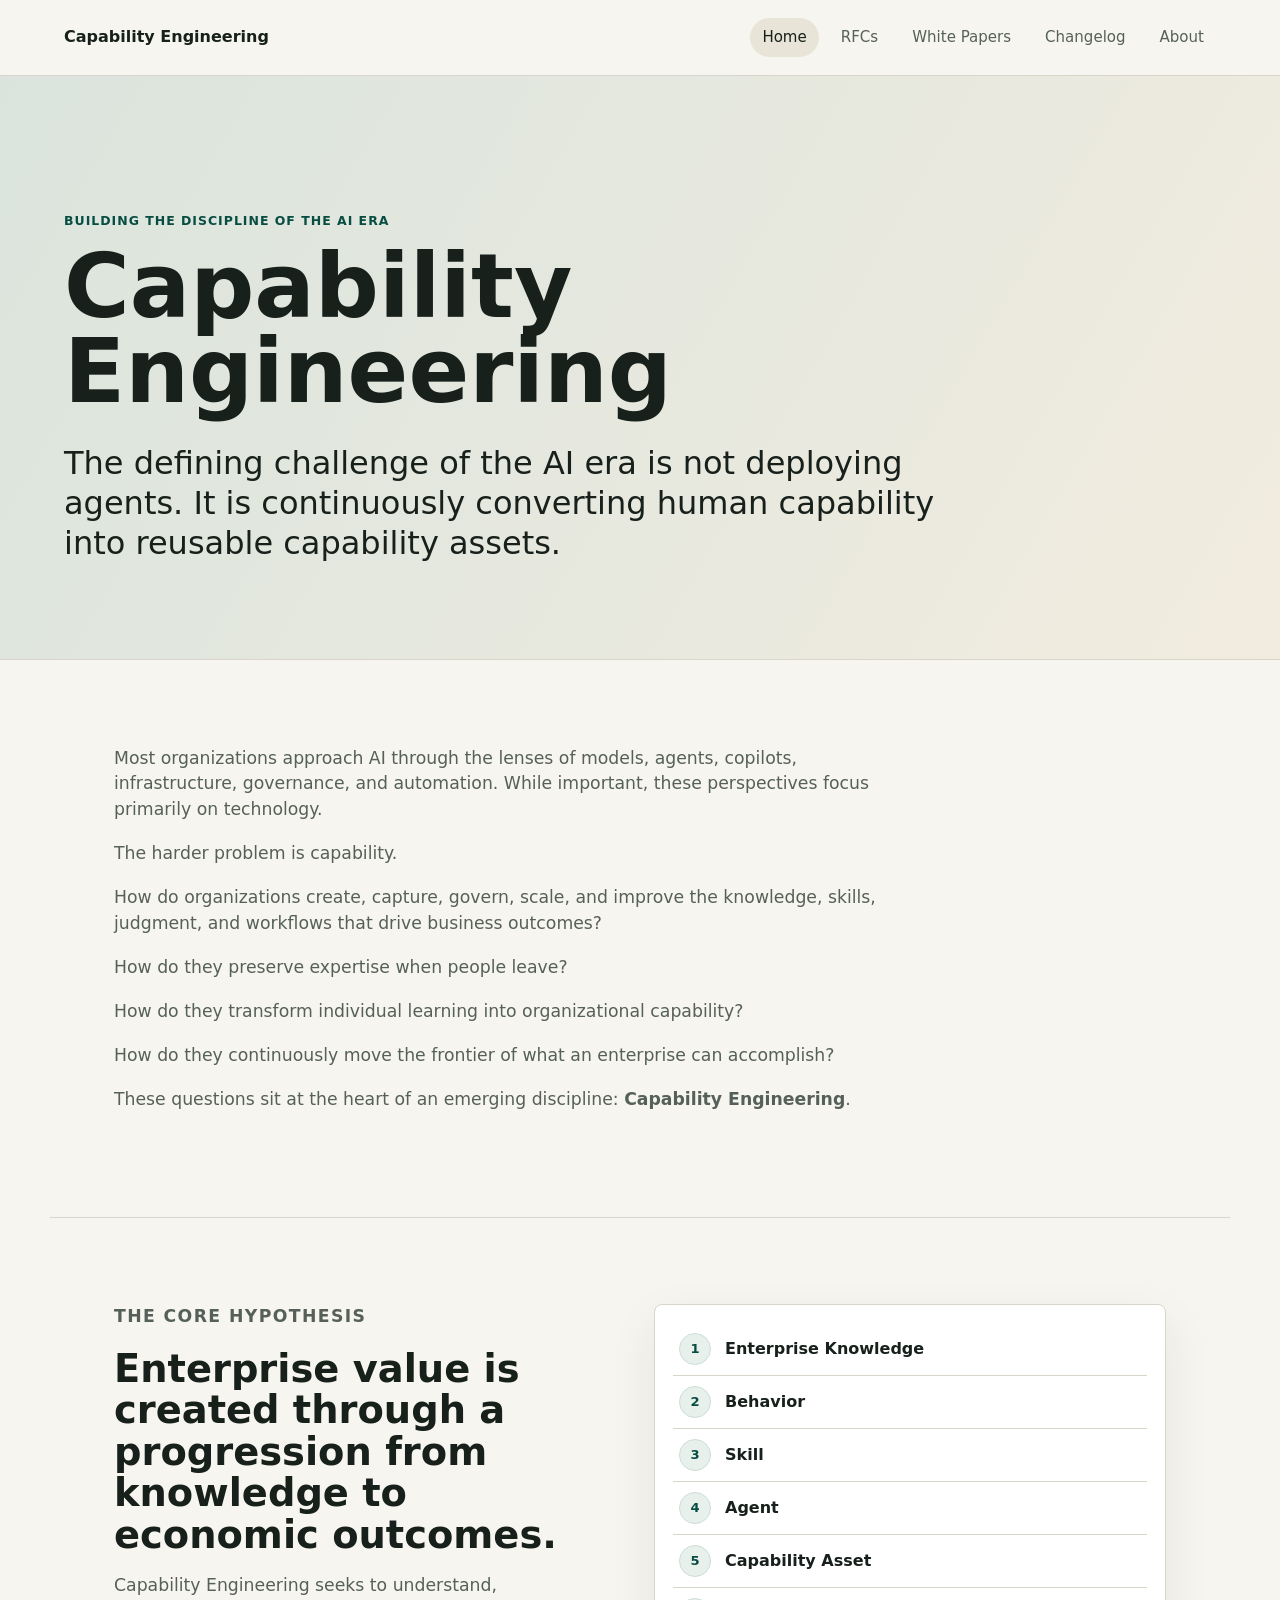
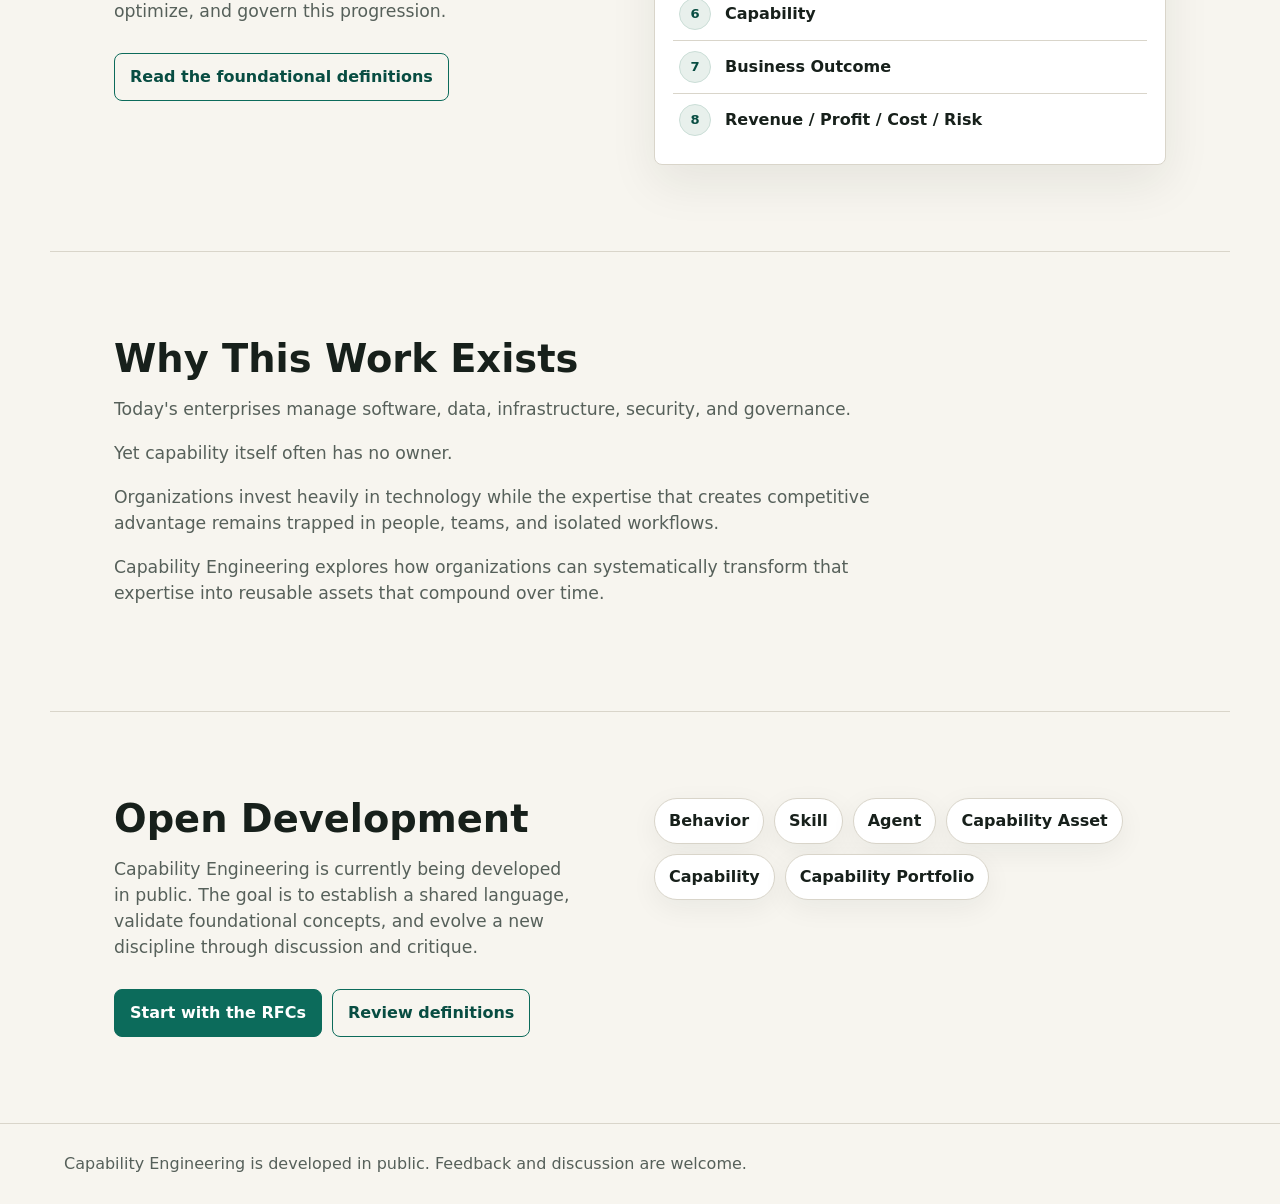
==== index.html @ af7e47a4 "Add GitHub Pages site" ====
<!doctype html>
<html lang="en">
  <head>
    <meta charset="utf-8">
    <meta name="viewport" content="width=device-width, initial-scale=1">
    <title>Capability Engineering</title>
    <meta
      name="description"
      content="Capability Engineering is an emerging discipline for converting human capability into reusable capability assets."
    >
    <link rel="stylesheet" href="assets/site.css">
  </head>
  <body>
    <header class="site-header">
      <a class="brand" href="index.html">Capability Engineering</a>
      <nav class="site-nav" aria-label="Main navigation">
        <a aria-current="page" href="index.html">Home</a>
        <a href="rfcs.html">RFCs</a>
        <a href="white-papers.html">White Papers</a>
        <a href="changelog.html">Changelog</a>
        <a href="about.html">About</a>
      </nav>
    </header>

    <main>
      <section class="hero">
        <p class="eyebrow">Building the Discipline of the AI Era</p>
        <h1>Capability Engineering</h1>
        <p class="lede">
          The defining challenge of the AI era is not deploying agents.
          It is continuously converting human capability into reusable capability assets.
        </p>
      </section>

      <section class="content-section">
        <div class="prose">
          <p>
            Most organizations approach AI through the lenses of models, agents, copilots,
            infrastructure, governance, and automation. While important, these perspectives
            focus primarily on technology.
          </p>
          <p>The harder problem is capability.</p>
          <p>
            How do organizations create, capture, govern, scale, and improve the knowledge,
            skills, judgment, and workflows that drive business outcomes?
          </p>
          <p>How do they preserve expertise when people leave?</p>
          <p>How do they transform individual learning into organizational capability?</p>
          <p>How do they continuously move the frontier of what an enterprise can accomplish?</p>
          <p>
            These questions sit at the heart of an emerging discipline:
            <strong>Capability Engineering</strong>.
          </p>
        </div>
      </section>

      <section class="content-section split">
        <div>
          <p class="eyebrow">The Core Hypothesis</p>
          <h2>Enterprise value is created through a progression from knowledge to economic outcomes.</h2>
          <p>
            Capability Engineering seeks to understand, optimize, and govern this progression.
          </p>
          <a class="button secondary" href="definitions.html">Read the foundational definitions</a>
        </div>
        <ol class="value-chain" aria-label="Enterprise Capability Value Chain">
          <li>Enterprise Knowledge</li>
          <li>Behavior</li>
          <li>Skill</li>
          <li>Agent</li>
          <li>Capability Asset</li>
          <li>Capability</li>
          <li>Business Outcome</li>
          <li>Revenue / Profit / Cost / Risk</li>
        </ol>
      </section>

      <section class="content-section">
        <div class="prose">
          <h2>Why This Work Exists</h2>
          <p>Today's enterprises manage software, data, infrastructure, security, and governance.</p>
          <p>Yet capability itself often has no owner.</p>
          <p>
            Organizations invest heavily in technology while the expertise that creates
            competitive advantage remains trapped in people, teams, and isolated workflows.
          </p>
          <p>
            Capability Engineering explores how organizations can systematically transform
            that expertise into reusable assets that compound over time.
          </p>
        </div>
      </section>

      <section class="content-section split">
        <div>
          <h2>Open Development</h2>
          <p>
            Capability Engineering is currently being developed in public. The goal is to
            establish a shared language, validate foundational concepts, and evolve a new
            discipline through discussion and critique.
          </p>
          <div class="button-row">
            <a class="button" href="rfcs.html">Start with the RFCs</a>
            <a class="button secondary" href="definitions.html">Review definitions</a>
          </div>
        </div>
        <div class="topic-list" aria-label="Current focus areas">
          <span>Behavior</span>
          <span>Skill</span>
          <span>Agent</span>
          <span>Capability Asset</span>
          <span>Capability</span>
          <span>Capability Portfolio</span>
        </div>
      </section>
    </main>

    <footer class="site-footer">
      <p>Capability Engineering is developed in public. Feedback and discussion are welcome.</p>
    </footer>
  </body>
</html>
---- assets/site.css ----
:root {
  --bg: #f7f5ef;
  --panel: #ffffff;
  --ink: #17201b;
  --muted: #56605a;
  --line: #d9d5ca;
  --accent: #0c6b5b;
  --accent-dark: #084d42;
  --gold: #b6802a;
  --shadow: 0 18px 48px rgba(23, 32, 27, 0.08);
}

* {
  box-sizing: border-box;
}

html {
  background: var(--bg);
  color: var(--ink);
  font-family:
    Inter, ui-sans-serif, system-ui, -apple-system, BlinkMacSystemFont, "Segoe UI",
    sans-serif;
  line-height: 1.5;
}

body {
  margin: 0;
}

a {
  color: inherit;
}

.site-header {
  align-items: center;
  background: rgba(247, 245, 239, 0.92);
  border-bottom: 1px solid var(--line);
  display: flex;
  gap: 24px;
  justify-content: space-between;
  padding: 18px clamp(20px, 5vw, 64px);
  position: sticky;
  top: 0;
  z-index: 10;
}

.brand {
  font-weight: 760;
  letter-spacing: 0;
  text-decoration: none;
}

.site-nav {
  align-items: center;
  display: flex;
  flex-wrap: wrap;
  gap: 10px;
  justify-content: flex-end;
}

.site-nav a {
  border-radius: 999px;
  color: var(--muted);
  font-size: 0.94rem;
  padding: 8px 12px;
  text-decoration: none;
}

.site-nav a:hover,
.site-nav a[aria-current="page"] {
  background: #e8e4d8;
  color: var(--ink);
}

.hero {
  background:
    linear-gradient(120deg, rgba(12, 107, 91, 0.12), rgba(182, 128, 42, 0.08)),
    var(--bg);
  border-bottom: 1px solid var(--line);
  padding: clamp(72px, 12vw, 136px) clamp(20px, 5vw, 64px) clamp(56px, 8vw, 96px);
}

.hero h1,
.page-header h1 {
  font-size: clamp(2.55rem, 7vw, 6.4rem);
  letter-spacing: 0;
  line-height: 0.95;
  margin: 0;
  max-width: 1000px;
}

.lede {
  color: var(--ink);
  font-size: clamp(1.25rem, 2.5vw, 2rem);
  line-height: 1.25;
  margin: 28px 0 0;
  max-width: 880px;
}

.eyebrow,
.status {
  color: var(--accent-dark);
  font-size: 0.78rem;
  font-weight: 800;
  letter-spacing: 0.08em;
  margin: 0 0 14px;
  text-transform: uppercase;
}

.content-section,
.page {
  margin: 0 auto;
  max-width: 1180px;
  padding: clamp(44px, 8vw, 86px) clamp(20px, 5vw, 64px);
}

.content-section + .content-section {
  border-top: 1px solid var(--line);
}

.prose {
  max-width: 790px;
}

.prose h2,
.split h2,
.empty-state h2,
.list-item h2,
.timeline h2 {
  font-size: clamp(1.7rem, 3vw, 2.6rem);
  letter-spacing: 0;
  line-height: 1.08;
  margin: 0 0 18px;
}

.prose p,
.split p,
.page-header p,
.empty-state p,
.list-item p,
.timeline p {
  color: var(--muted);
  font-size: 1.08rem;
  margin: 0 0 18px;
}

.split {
  align-items: start;
  display: grid;
  gap: clamp(28px, 6vw, 80px);
  grid-template-columns: minmax(0, 0.95fr) minmax(280px, 1.05fr);
}

.value-chain {
  background: var(--panel);
  border: 1px solid var(--line);
  border-radius: 8px;
  box-shadow: var(--shadow);
  counter-reset: item;
  list-style: none;
  margin: 0;
  padding: 18px;
}

.value-chain li {
  align-items: center;
  border-bottom: 1px solid var(--line);
  display: flex;
  font-weight: 720;
  gap: 14px;
  min-height: 52px;
  padding: 10px 6px;
}

.value-chain li:last-child {
  border-bottom: 0;
}

.value-chain li::before {
  background: #e8f0ec;
  border: 1px solid #cbded7;
  border-radius: 999px;
  color: var(--accent-dark);
  content: counter(item);
  counter-increment: item;
  display: grid;
  flex: 0 0 30px;
  font-size: 0.82rem;
  height: 30px;
  place-items: center;
  width: 30px;
}

.topic-list {
  align-content: start;
  display: flex;
  flex-wrap: wrap;
  gap: 10px;
}

.topic-list span {
  background: var(--panel);
  border: 1px solid var(--line);
  border-radius: 999px;
  box-shadow: 0 8px 28px rgba(23, 32, 27, 0.06);
  font-weight: 700;
  padding: 10px 14px;
}

.button {
  background: var(--accent);
  border: 1px solid var(--accent);
  border-radius: 8px;
  color: white;
  display: inline-flex;
  font-weight: 760;
  margin-top: 10px;
  padding: 11px 15px;
  text-decoration: none;
}

.button:hover {
  background: var(--accent-dark);
}

.button.secondary {
  background: transparent;
  color: var(--accent-dark);
}

.button.secondary:hover {
  background: #e8f0ec;
}

.page-header {
  border-bottom: 1px solid var(--line);
  margin-bottom: 32px;
  padding-bottom: 34px;
}

.page-header h1 {
  font-size: clamp(2.4rem, 6vw, 5.2rem);
}

.page-header p {
  margin-top: 20px;
  max-width: 760px;
}

.listing,
.timeline,
.empty-state {
  display: grid;
  gap: 18px;
}

.list-item,
.timeline article,
.empty-state,
.feedback-panel,
.markdown-body {
  background: var(--panel);
  border: 1px solid var(--line);
  border-radius: 8px;
  box-shadow: var(--shadow);
  padding: clamp(22px, 4vw, 34px);
}

.feedback-panel {
  align-items: center;
  display: flex;
  gap: 24px;
  justify-content: space-between;
  margin-bottom: 28px;
}

.feedback-panel h2 {
  font-size: clamp(1.45rem, 2.5vw, 2rem);
  letter-spacing: 0;
  line-height: 1.12;
  margin: 0 0 10px;
}

.feedback-panel p {
  color: var(--muted);
  font-size: 1.04rem;
  margin: 0;
  max-width: 760px;
}

.button-row {
  align-items: center;
  display: flex;
  flex-wrap: wrap;
  gap: 10px;
}

.list-item {
  align-items: center;
  display: flex;
  gap: 24px;
  justify-content: space-between;
}

.list-item p:last-child,
.timeline p:last-child,
.empty-state p:last-child {
  margin-bottom: 0;
}

.timeline time {
  color: var(--gold);
  display: block;
  font-weight: 800;
  margin-bottom: 10px;
}

.markdown-body {
  color: var(--muted);
  max-width: 920px;
}

.markdown-body h1,
.markdown-body h2,
.markdown-body h3 {
  color: var(--ink);
  letter-spacing: 0;
  line-height: 1.12;
}

.markdown-body h1 {
  font-size: clamp(2rem, 4vw, 3.2rem);
  margin: 0 0 18px;
}

.markdown-body h2 {
  border-top: 1px solid var(--line);
  font-size: clamp(1.45rem, 3vw, 2.2rem);
  margin: 34px 0 14px;
  padding-top: 28px;
}

.markdown-body h3 {
  font-size: 1.2rem;
  margin: 24px 0 8px;
}

.markdown-body p,
.markdown-body li {
  font-size: 1.05rem;
}

.markdown-body a {
  color: var(--accent-dark);
  font-weight: 720;
}

.markdown-body pre {
  background: #17201b;
  border-radius: 8px;
  color: #f7f5ef;
  overflow-x: auto;
  padding: 18px;
}

.markdown-body code {
  font-family: "SFMono-Regular", Consolas, "Liberation Mono", monospace;
  font-size: 0.94em;
}

.markdown-body hr {
  border: 0;
  border-top: 1px solid var(--line);
  margin: 30px 0;
}

.site-footer {
  border-top: 1px solid var(--line);
  color: var(--muted);
  padding: 28px clamp(20px, 5vw, 64px);
}

.site-footer p {
  margin: 0;
}

@media (max-width: 760px) {
  .site-header {
    align-items: flex-start;
    flex-direction: column;
  }

  .site-nav {
    justify-content: flex-start;
  }

  .site-nav a {
    padding: 7px 10px;
  }

  .split,
  .list-item,
  .feedback-panel {
    display: grid;
    grid-template-columns: 1fr;
  }
}
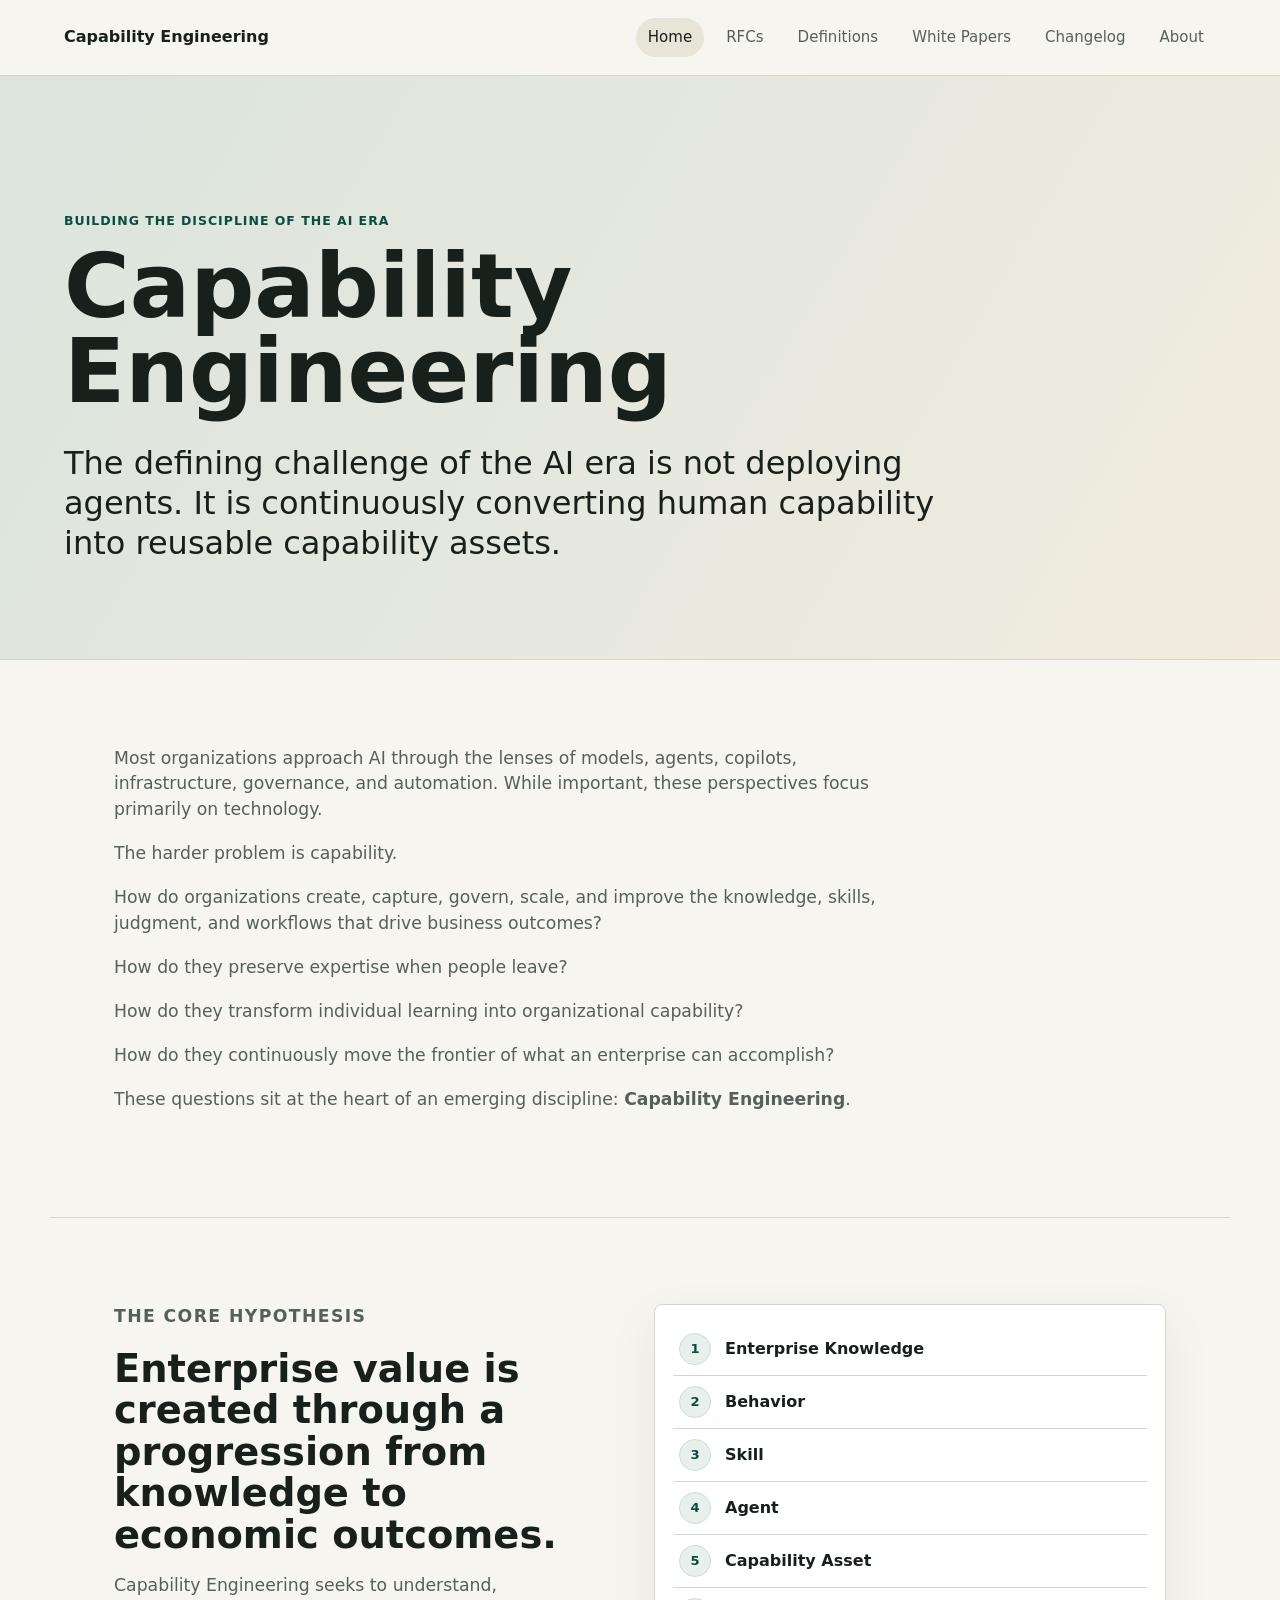
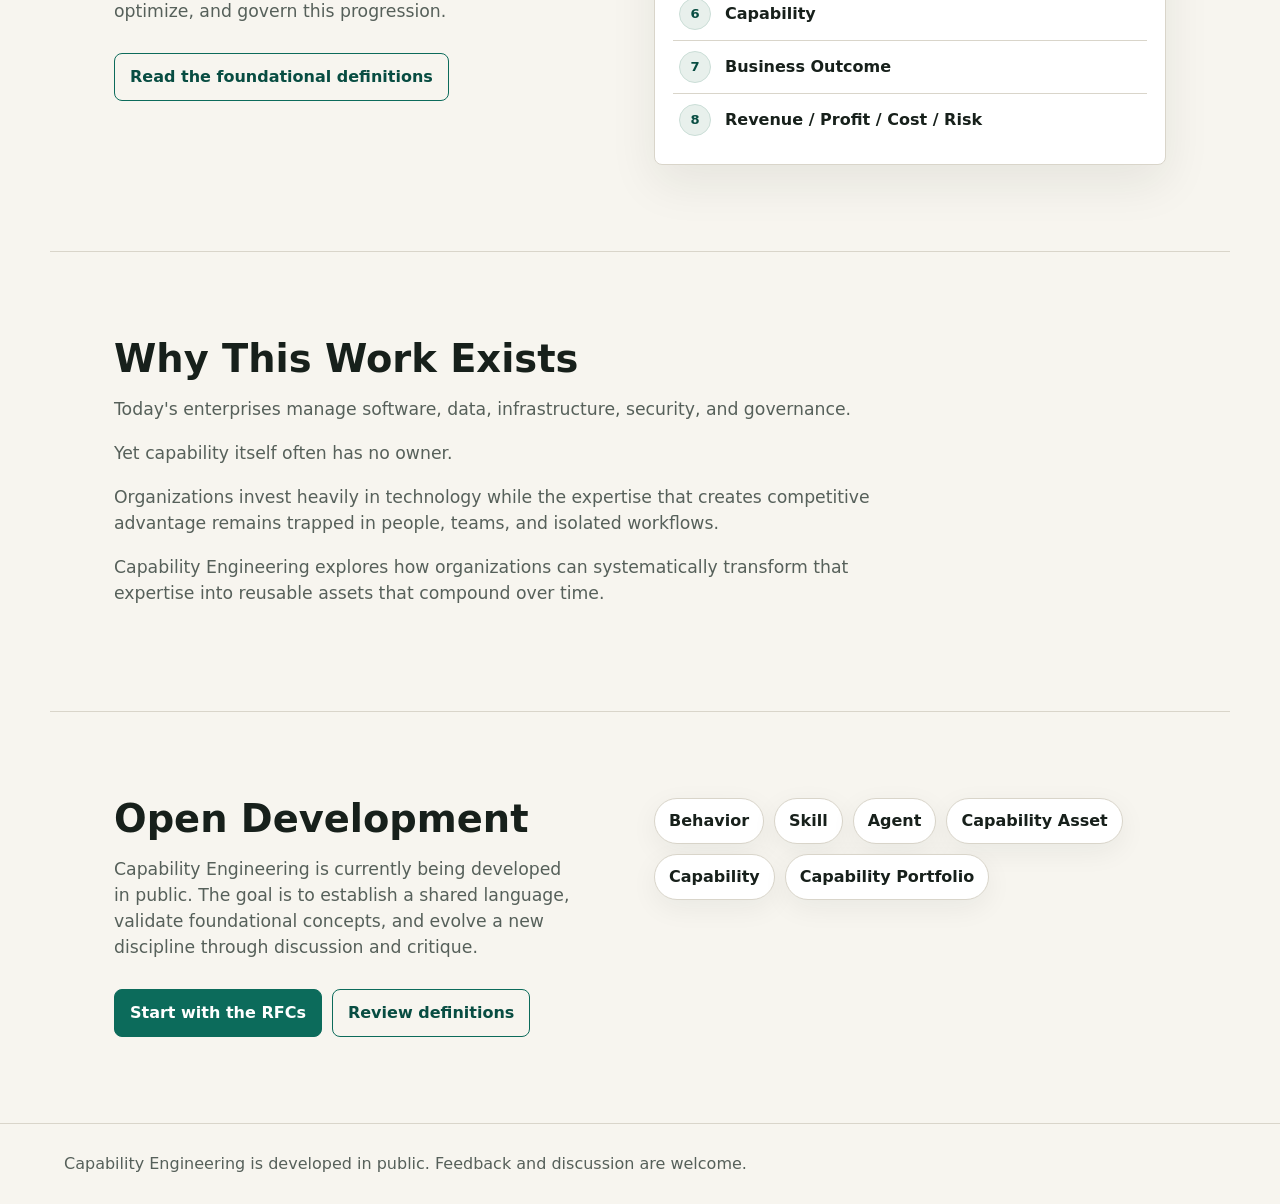
==== commit 760b7ffd: "Add definitions to site navigation" ====
--- a/index.html
+++ b/index.html
@@ -16,6 +16,7 @@
       <nav class="site-nav" aria-label="Main navigation">
         <a aria-current="page" href="index.html">Home</a>
         <a href="rfcs.html">RFCs</a>
+        <a href="definitions.html">Definitions</a>
         <a href="white-papers.html">White Papers</a>
         <a href="changelog.html">Changelog</a>
         <a href="about.html">About</a>
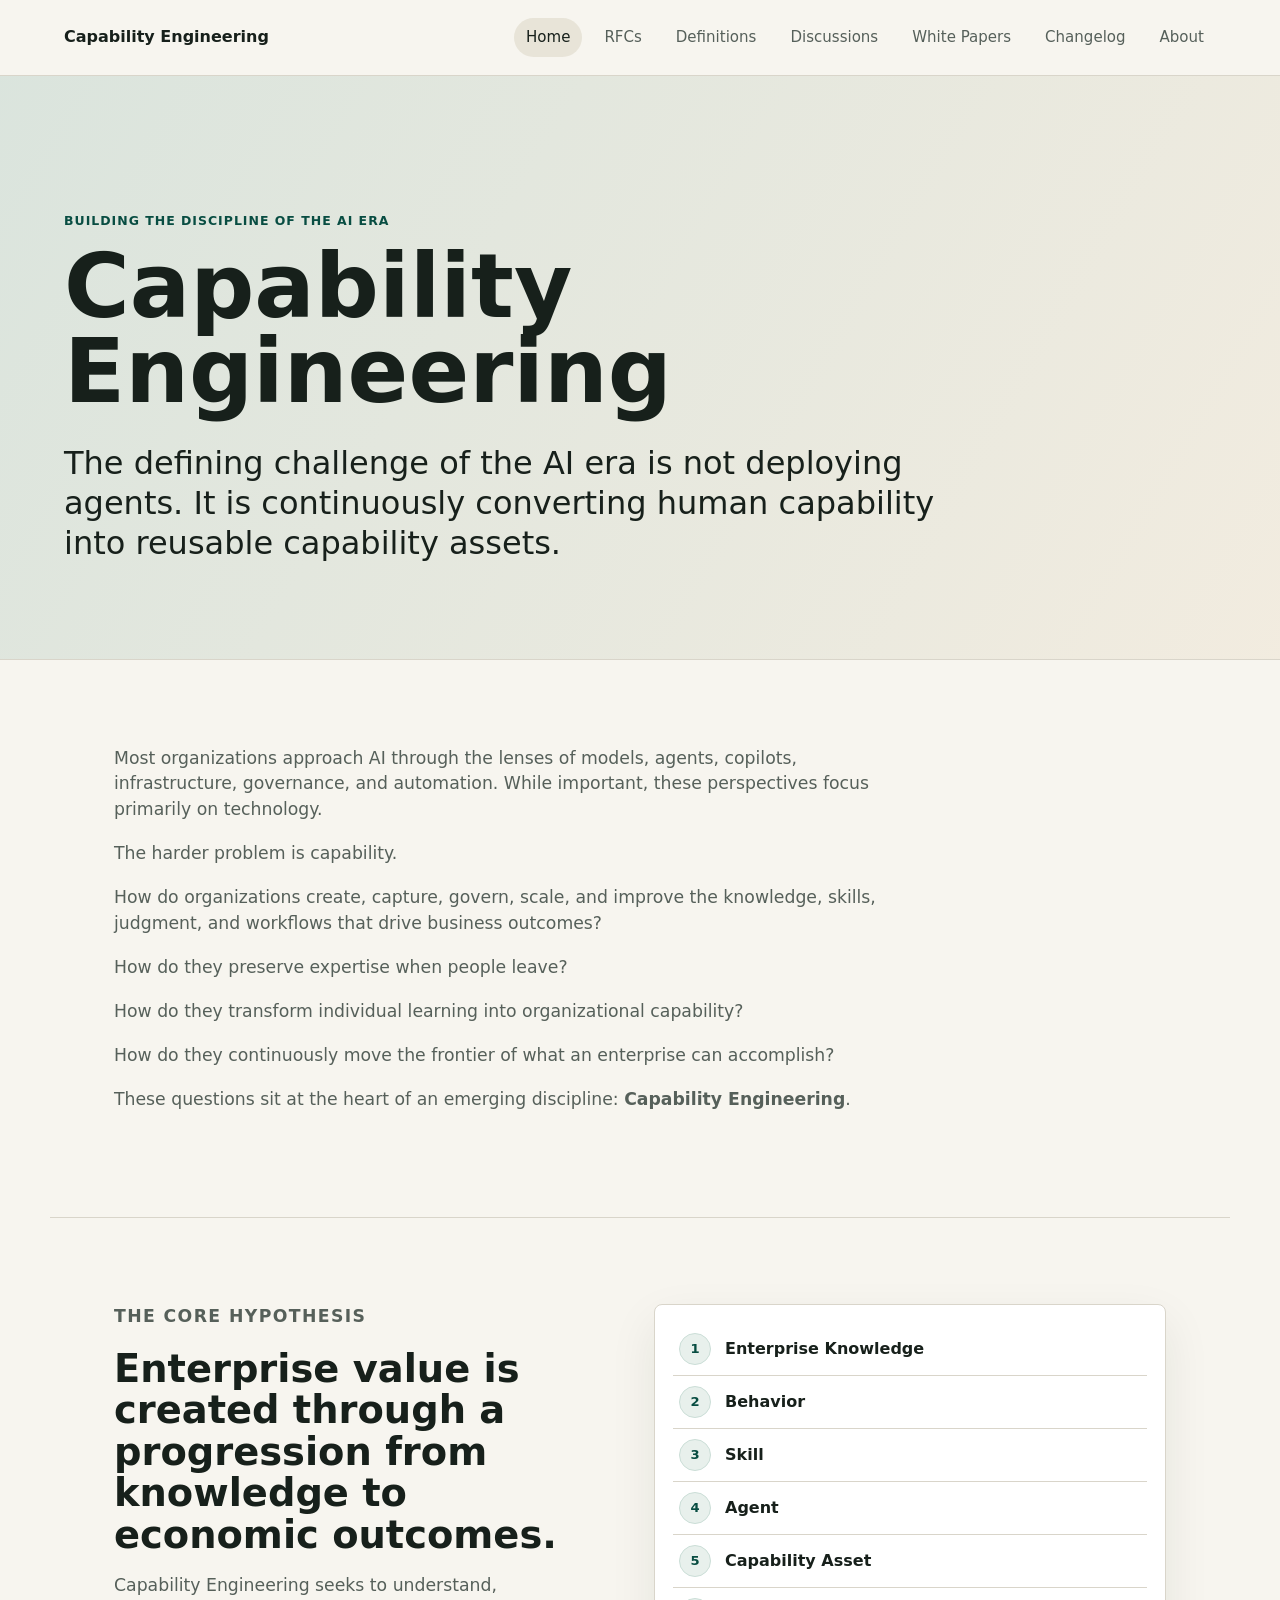
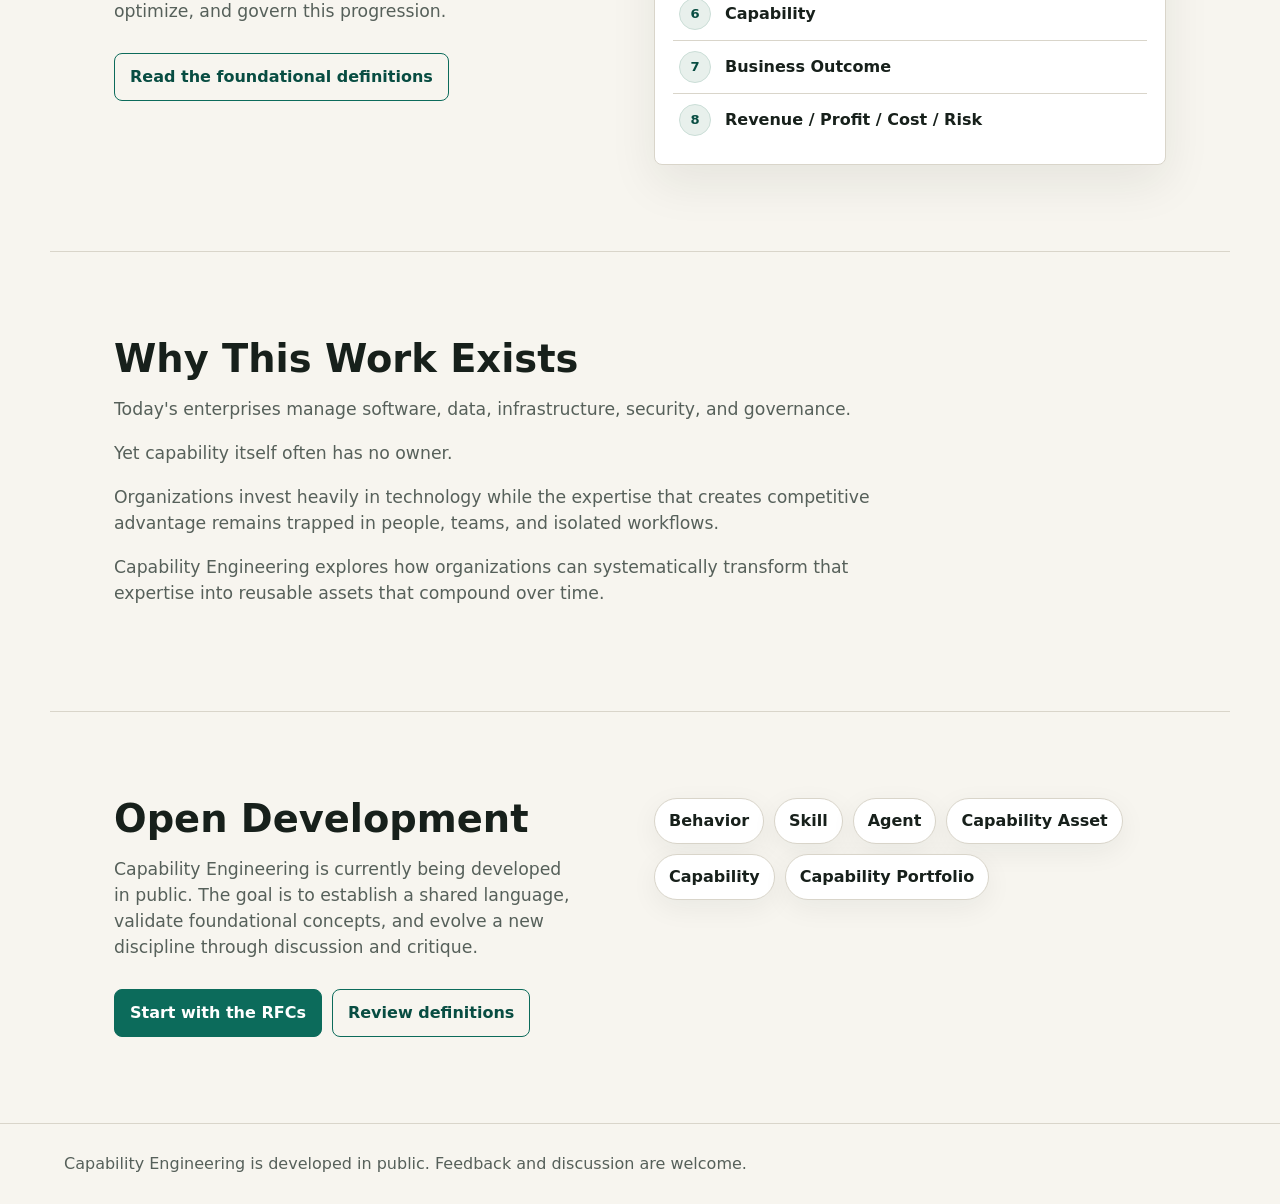
==== commit 9439e0ab: "Add discussions page" ====
--- a/index.html
+++ b/index.html
@@ -17,6 +17,7 @@
         <a aria-current="page" href="index.html">Home</a>
         <a href="rfcs.html">RFCs</a>
         <a href="definitions.html">Definitions</a>
+        <a href="discussions.html">Discussions</a>
         <a href="white-papers.html">White Papers</a>
         <a href="changelog.html">Changelog</a>
         <a href="about.html">About</a>
--- a/assets/site.css
+++ b/assets/site.css
@@ -249,21 +249,44 @@
 
 .listing,
 .timeline,
-.empty-state {
+.empty-state,
+.discussion-grid {
   display: grid;
   gap: 18px;
+}
+
+.discussion-grid {
+  grid-template-columns: repeat(2, minmax(0, 1fr));
 }
 
 .list-item,
 .timeline article,
 .empty-state,
 .feedback-panel,
-.markdown-body {
+.markdown-body,
+.discussion-panel {
   background: var(--panel);
   border: 1px solid var(--line);
   border-radius: 8px;
   box-shadow: var(--shadow);
   padding: clamp(22px, 4vw, 34px);
+}
+
+.discussion-panel {
+  min-width: 0;
+}
+
+.discussion-panel-header {
+  border-bottom: 1px solid var(--line);
+  margin-bottom: 18px;
+  padding-bottom: 18px;
+}
+
+.discussion-panel h2 {
+  font-size: clamp(1.45rem, 2.5vw, 2rem);
+  letter-spacing: 0;
+  line-height: 1.12;
+  margin: 0;
 }
 
 .feedback-panel {
@@ -400,7 +423,8 @@
 
   .split,
   .list-item,
-  .feedback-panel {
+  .feedback-panel,
+  .discussion-grid {
     display: grid;
     grid-template-columns: 1fr;
   }
